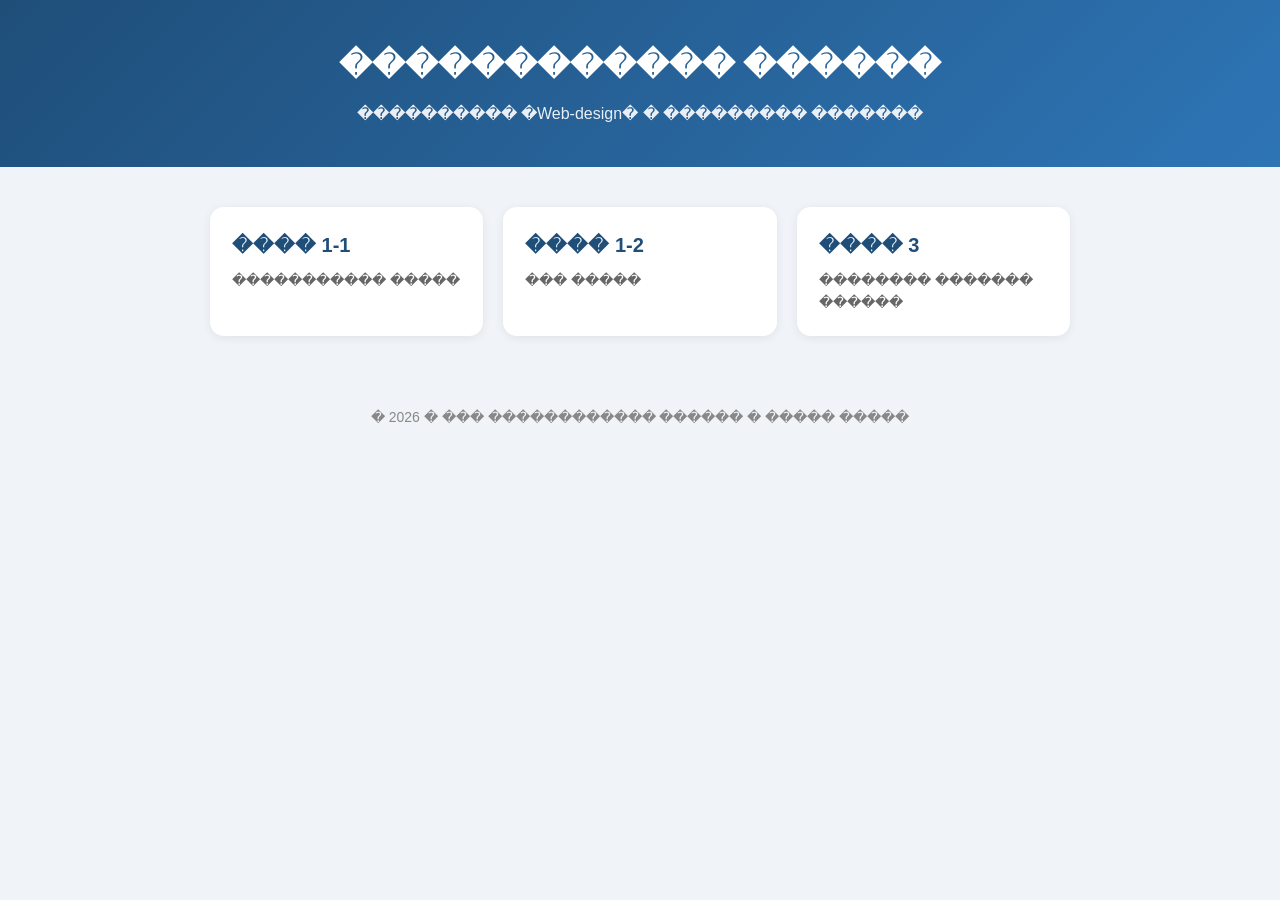
==== index.html @ 96716877 "Добавьте файлы проекта." ====
<!DOCTYPE html>
<html lang="ru">
<head>
    <meta charset="utf-8">
    <title>��� ������������ ������ � Web-design</title>
    <style>
        * {
            box-sizing: border-box;
        }

        body {
            margin: 0;
            font-family: 'Segoe UI', Arial, sans-serif;
            background: #f0f4f8;
            color: #2b2b2b;
            line-height: 1.6;
        }

        header {
            background: linear-gradient(135deg, #1f4e79, #2e75b6);
            color: #fff;
            padding: 40px 20px;
            text-align: center;
        }

            header h1 {
                margin: 0 0 10px;
                font-size: 32px;
            }

            header p {
                margin: 0;
                opacity: 0.9;
            }

        main {
            max-width: 900px;
            margin: 40px auto;
            padding: 0 20px;
        }

        .labs {
            display: grid;
            grid-template-columns: repeat(auto-fill, minmax(260px, 1fr));
            gap: 20px;
        }

        .lab-card {
            display: block;
            background: #fff;
            border-radius: 14px;
            padding: 22px;
            text-decoration: none;
            color: #2b2b2b;
            box-shadow: 0 2px 10px rgba(0, 0, 0, 0.07);
            transition: transform 0.15s, box-shadow 0.15s;
        }

            .lab-card:hover {
                transform: translateY(-4px);
                box-shadow: 0 8px 20px rgba(0, 0, 0, 0.12);
            }

            .lab-card h2 {
                margin: 0 0 8px;
                color: #1f4e79;
                font-size: 20px;
            }

            .lab-card p {
                margin: 0;
                color: #666;
                font-size: 14px;
            }

        footer {
            text-align: center;
            padding: 30px 20px;
            color: #888;
            font-size: 14px;
        }
    </style>
</head>
<body>

    <header>
        <h1>������������ ������</h1>
        <p>���������� �Web-design� � ��������� �������</p>
    </header>

    <main>
        <div class="labs">

            <a class="lab-card" href="lab1-1/index.html">
                <h2>���� 1-1</h2>
                <p>����������� �����</p>
            </a>

            <a class="lab-card" href="lab1-2/index.html">
                <h2>���� 1-2</h2>
                <p>��� �����</p>
            </a>

            <a class="lab-card" href="lab2/index.html">
                <h2>���� 3</h2>
                <p>�������� ������� ������</p>
            </a>

        </div>
    </main>

    <footer>
        � 2026 � ��� ������������ ������ � ����� �����
    </footer>

</body>
</html>
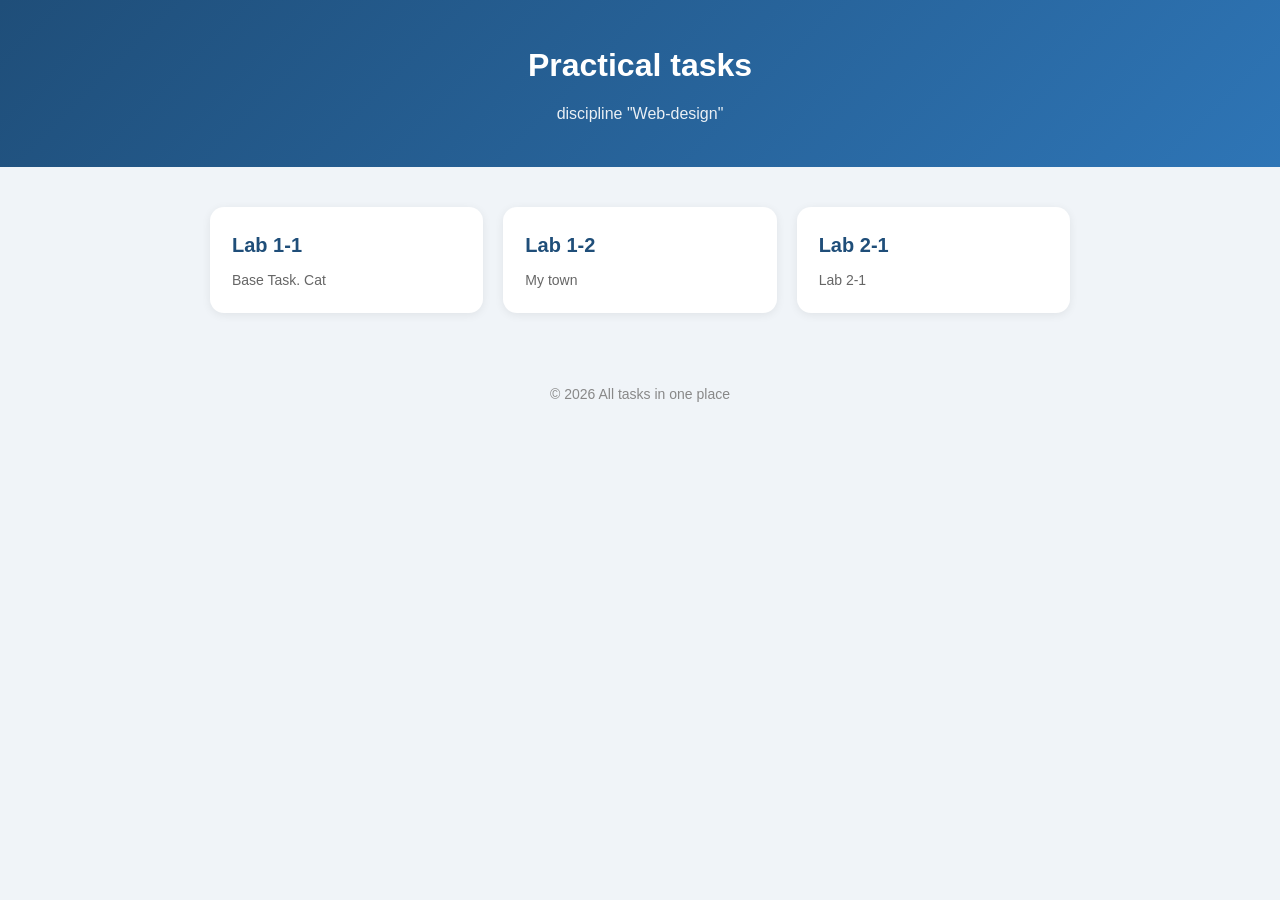
==== commit 96695e95: "ura" ====
--- a/index.html
+++ b/index.html
@@ -2,7 +2,7 @@
 <html lang="ru">
 <head>
     <meta charset="utf-8">
-    <title>��� ������������ ������ � Web-design</title>
+    <title>Web-design</title>
     <style>
         * {
             box-sizing: border-box;
@@ -84,33 +84,33 @@
 <body>
 
     <header>
-        <h1>������������ ������</h1>
-        <p>���������� �Web-design� � ��������� �������</p>
+        <h1>Practical tasks</h1>
+        <p>discipline "Web-design"</p>
     </header>
 
     <main>
         <div class="labs">
 
             <a class="lab-card" href="lab1-1/index.html">
-                <h2>���� 1-1</h2>
-                <p>����������� �����</p>
+                <h2>Lab 1-1</h2>
+                <p>Base Task. Cat</p>
             </a>
 
             <a class="lab-card" href="lab1-2/index.html">
-                <h2>���� 1-2</h2>
-                <p>��� �����</p>
+                <h2>Lab 1-2</h2>
+                <p>My town</p>
             </a>
 
             <a class="lab-card" href="lab2/index.html">
-                <h2>���� 3</h2>
-                <p>�������� ������� ������</p>
+                <h2>Lab 2-1</h2>
+                <p>Lab 2-1</p>
             </a>
 
         </div>
     </main>
 
     <footer>
-        � 2026 � ��� ������������ ������ � ����� �����
+        © 2026 All tasks in one place
     </footer>
 
 </body>
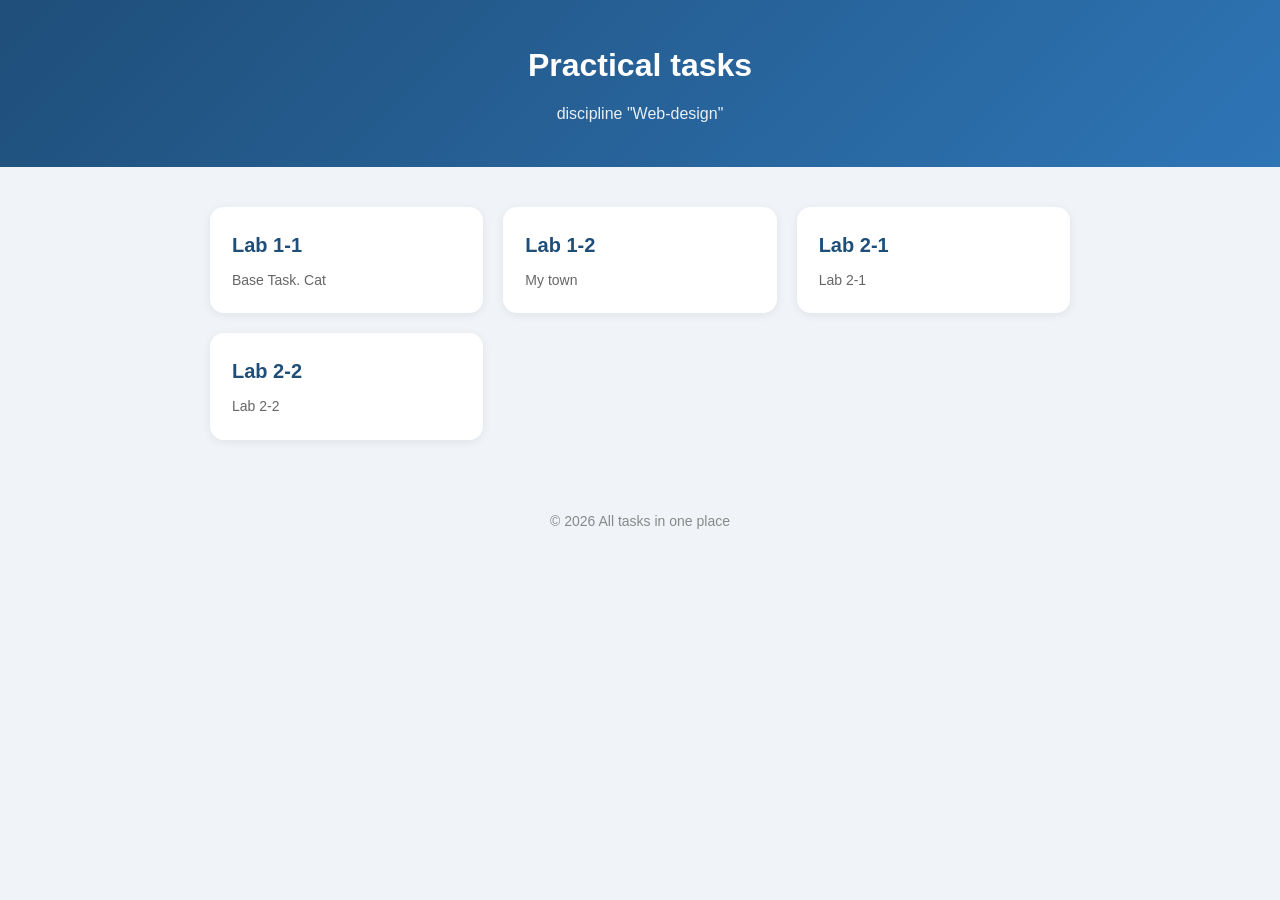
==== commit b3efc20d: "ппп" ====
--- a/index.html
+++ b/index.html
@@ -1,4 +1,4 @@
-<!DOCTYPE html>
+﻿<!DOCTYPE html>
 <html lang="ru">
 <head>
     <meta charset="utf-8">
@@ -101,9 +101,13 @@
                 <p>My town</p>
             </a>
 
-            <a class="lab-card" href="lab2/index.html">
+            <a class="lab-card" href="lab2-1/index.html">
                 <h2>Lab 2-1</h2>
                 <p>Lab 2-1</p>
+            </a>
+            <a class="lab-card" href="lab2-2/index.html">
+                <h2>Lab 2-2</h2>
+                <p>Lab 2-2</p>
             </a>
 
         </div>
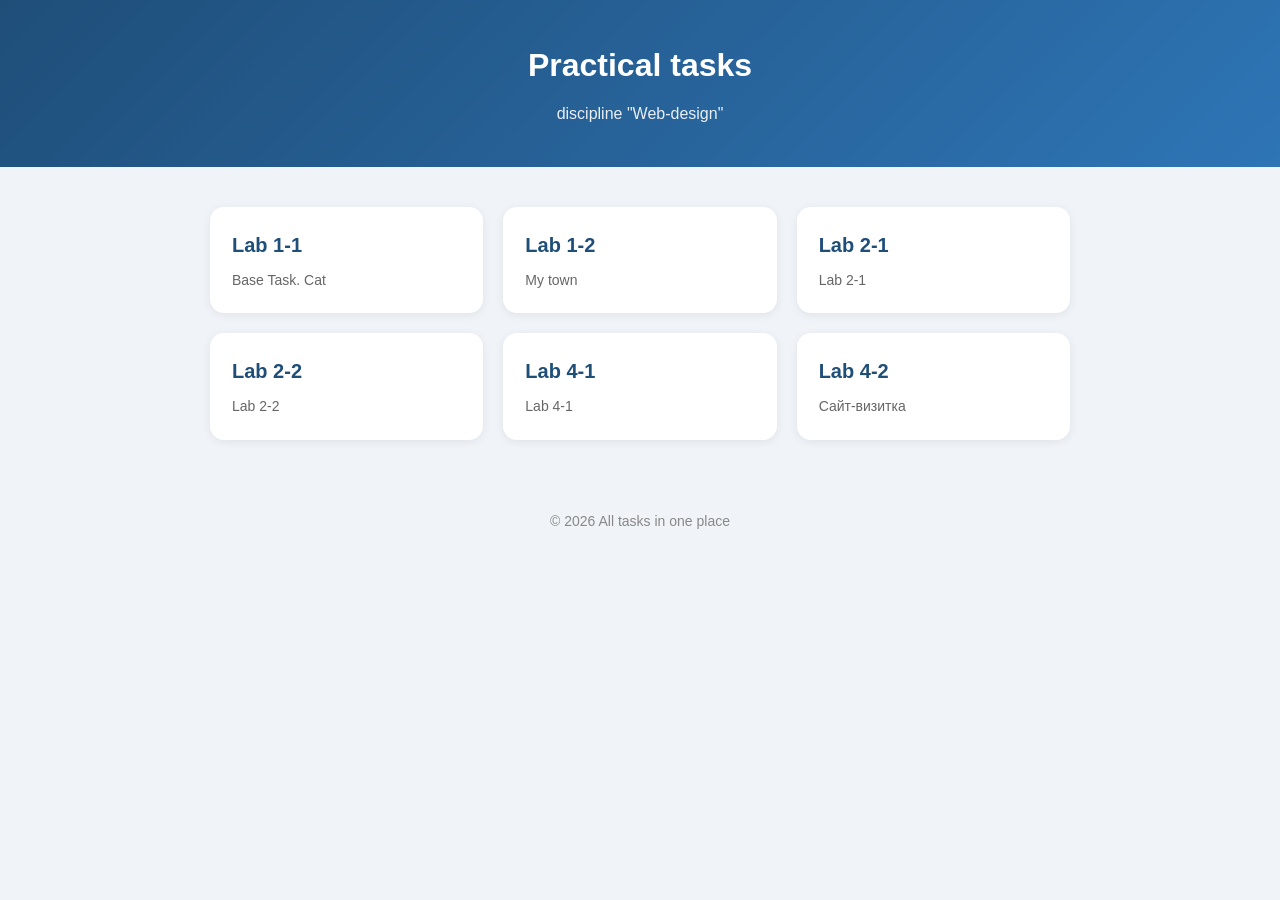
==== commit e2f2bfe9: "30,10" ====
--- a/index.html
+++ b/index.html
@@ -109,6 +109,14 @@
                 <h2>Lab 2-2</h2>
                 <p>Lab 2-2</p>
             </a>
+<a class="lab-card" href="lab4-1/index.html">
+                <h2>Lab 4-1</h2>
+                <p>Lab 4-1</p>
+            </a>
+            <a class="lab-card" href="lab4-2/index.html">
+                <h2>Lab 4-2</h2>
+                <p>Сайт-визитка</p>
+            </a>
 
         </div>
     </main>
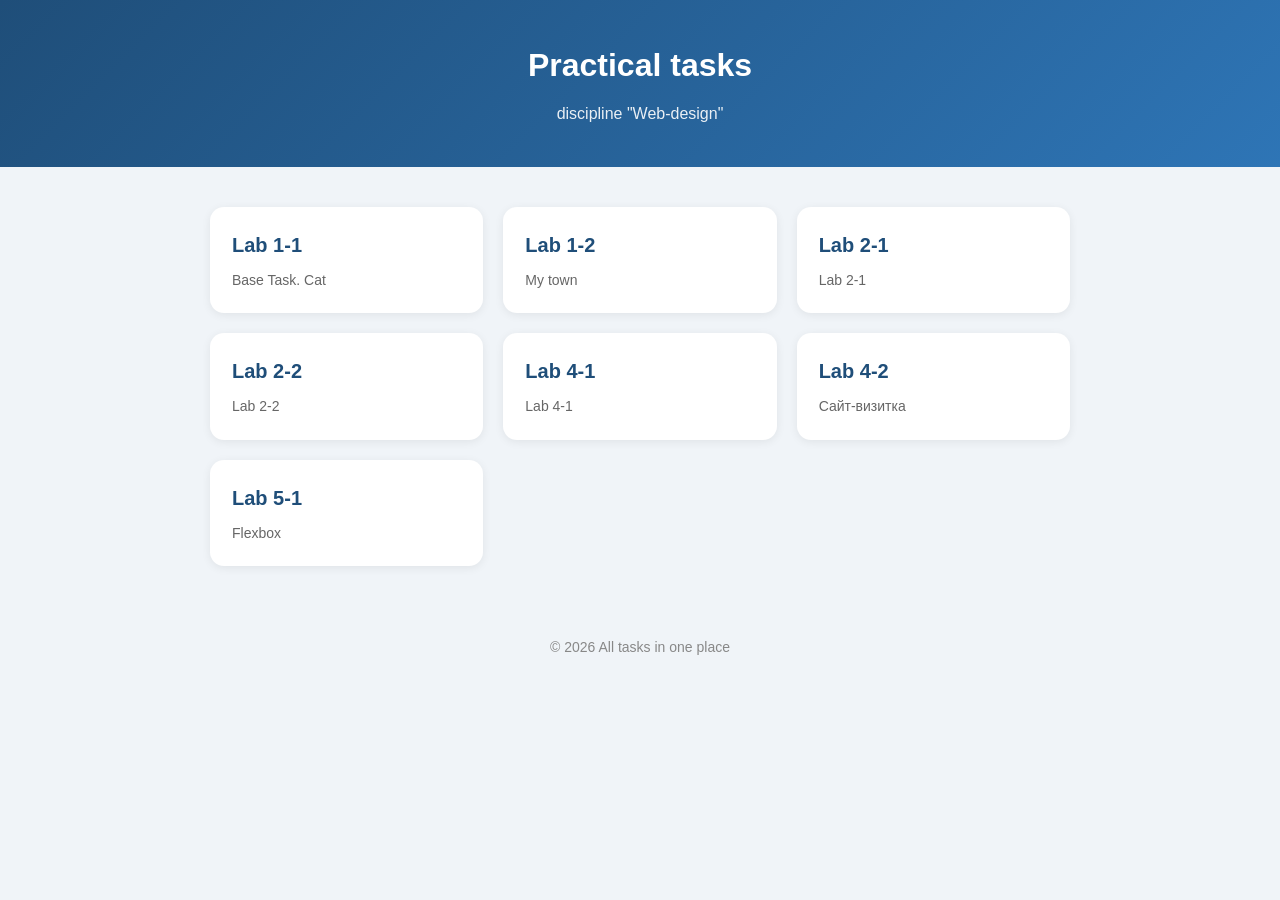
==== commit 0c041707: "dccccc" ====
--- a/index.html
+++ b/index.html
@@ -109,13 +109,17 @@
                 <h2>Lab 2-2</h2>
                 <p>Lab 2-2</p>
             </a>
-<a class="lab-card" href="lab4-1/index.html">
+            <a class="lab-card" href="lab4-1/index.html">
                 <h2>Lab 4-1</h2>
                 <p>Lab 4-1</p>
             </a>
             <a class="lab-card" href="lab4-2/index.html">
                 <h2>Lab 4-2</h2>
                 <p>Сайт-визитка</p>
+            </a>
+            <a class="lab-card" href="lab5-1/index.html">
+                <h2>Lab 5-1</h2>
+                <p>Flexbox</p>
             </a>
 
         </div>
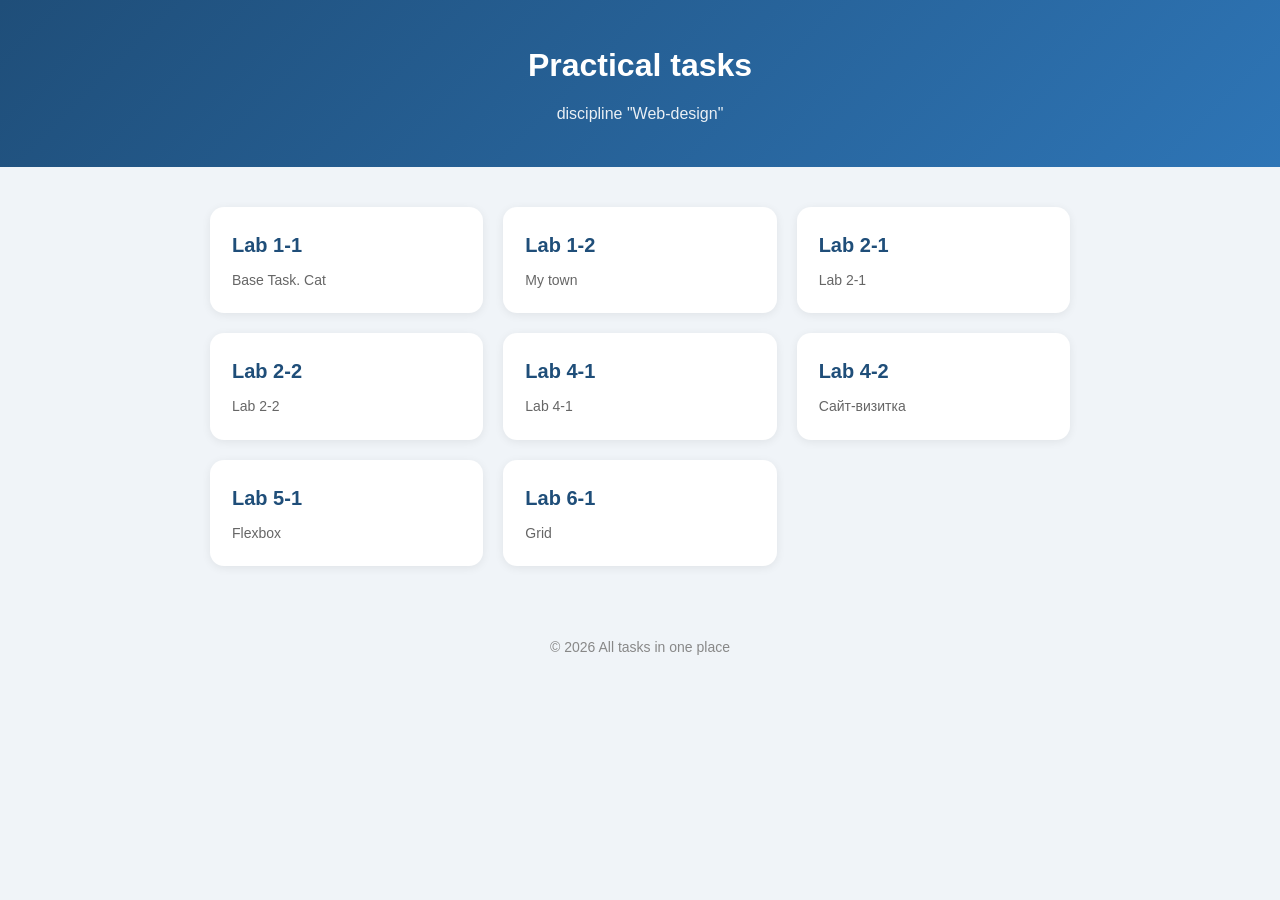
==== commit 6194dd08: "hhhh" ====
--- a/index.html
+++ b/index.html
@@ -121,6 +121,10 @@
                 <h2>Lab 5-1</h2>
                 <p>Flexbox</p>
             </a>
+            <a class="lab-card" href="lab6-1/index.html">
+                <h2>Lab 6-1</h2>
+                <p>Grid</p>
+            </a>
 
         </div>
     </main>
